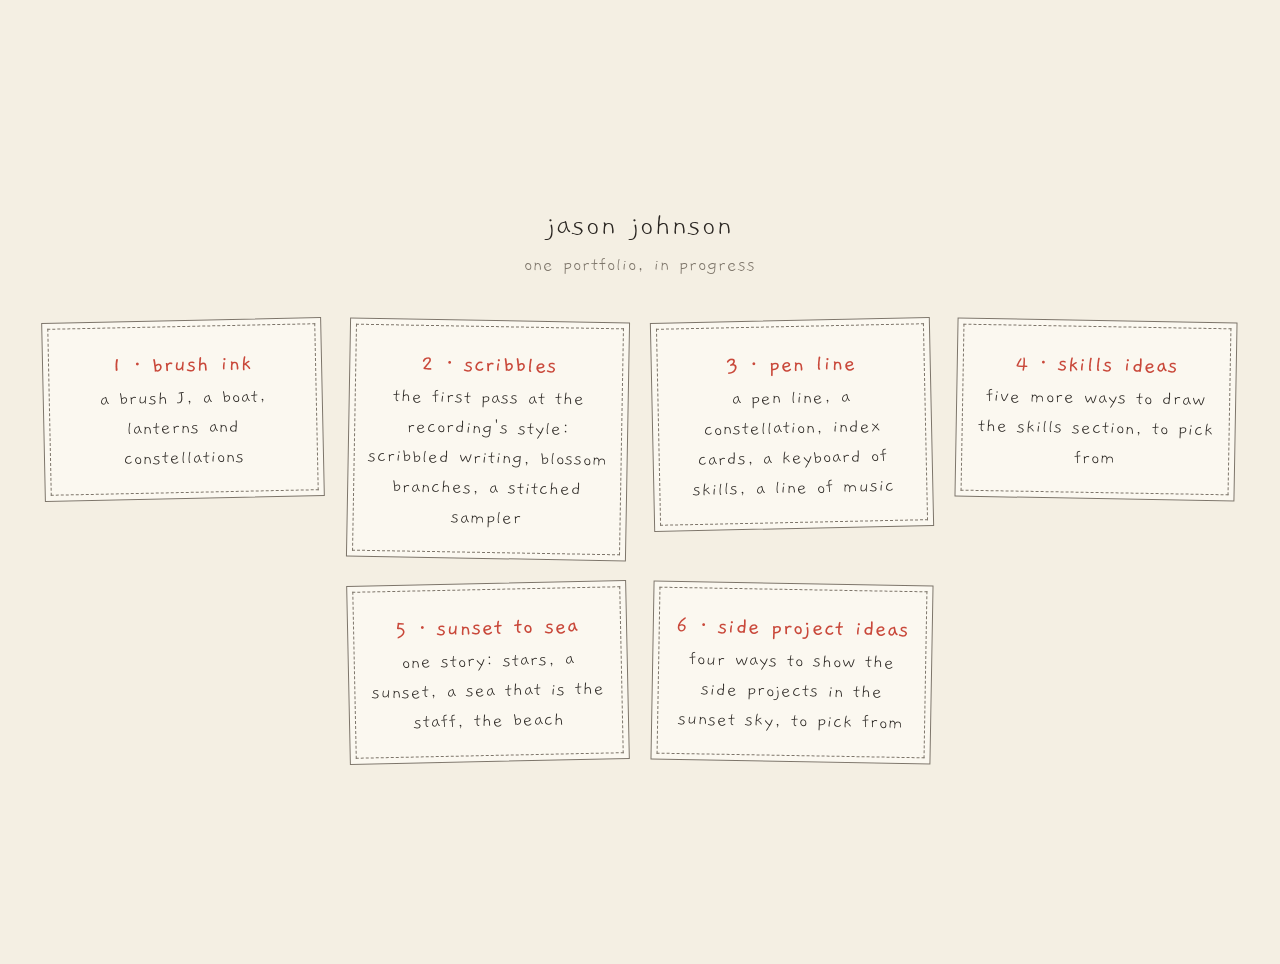
==== all/index.html @ e185bf51 "Make sunset to sea the site at the root address The root page is now the portfolio itself, with no v" ====
<!doctype html>
<html lang="en">
<head>
  <meta charset="utf-8">
  <meta name="viewport" content="width=device-width, initial-scale=1">
  <title>Jason Johnson — portfolio</title>
  <meta name="description" content="Jason Johnson — full stack developer. Three hand-drawn versions of the same portfolio.">
  <link rel="preconnect" href="https://fonts.googleapis.com">
  <link rel="preconnect" href="https://fonts.gstatic.com" crossorigin>
  <link href="https://fonts.googleapis.com/css2?family=Gaegu:wght@300;400&display=swap" rel="stylesheet">
  <style>
    body { margin: 0; min-height: 100svh; display: grid; place-content: center; gap: 2.5rem; padding: 2rem 1.25rem; background: #f4efe3; color: #2a2622; font: 300 1.25rem/1.5 "Gaegu", "Comic Sans MS", cursive; letter-spacing: .05em; text-align: center; }
    h1 { font-weight: 300; font-size: 2rem; margin: 0; }
    p { margin: 0; color: #7d756a; }
    ul { list-style: none; margin: 0; padding: 0; display: flex; flex-wrap: wrap; justify-content: center; gap: 1.5rem; }
    a { display: block; width: 15rem; padding: 1.6rem 1.2rem; color: inherit; text-decoration: none; background: #fbf8f0; border: 1px solid #7d756a; outline: 1px dashed #7d756a; outline-offset: -7px; transition: transform .25s ease; }
    li:nth-child(odd) a { transform: rotate(-1.2deg); } li:nth-child(even) a { transform: rotate(1deg); }
    a:hover, a:focus-visible { transform: rotate(0) translateY(-3px); }
    strong { display: block; font-weight: 400; font-size: 1.5rem; color: #c9483a; }
  </style>
</head>
<body>
  <div>
    <h1>jason johnson</h1>
    <p>one portfolio, in progress</p>
  </div>
  <ul>
    <li><a href="../ink/"><strong>1 · brush ink</strong>a brush J, a boat, lanterns and constellations</a></li>
    <li><a href="../scribble/"><strong>2 · scribbles</strong>the first pass at the recording's style: scribbled writing, blossom branches, a stitched sampler</a></li>
    <li><a href="../thread/"><strong>3 · pen line</strong>a pen line, a constellation, index cards, a keyboard of skills, a line of music</a></li>
    <li><a href="../skills/"><strong>4 · skills ideas</strong>five more ways to draw the skills section, to pick from</a></li>
    <li><a href="../"><strong>5 · sunset to sea</strong>one story: stars, a sunset, a sea that is the staff, the beach</a></li>
    <li><a href="../side/"><strong>6 · side project ideas</strong>four ways to show the side projects in the sunset sky, to pick from</a></li>
  </ul>
</body>
</html>
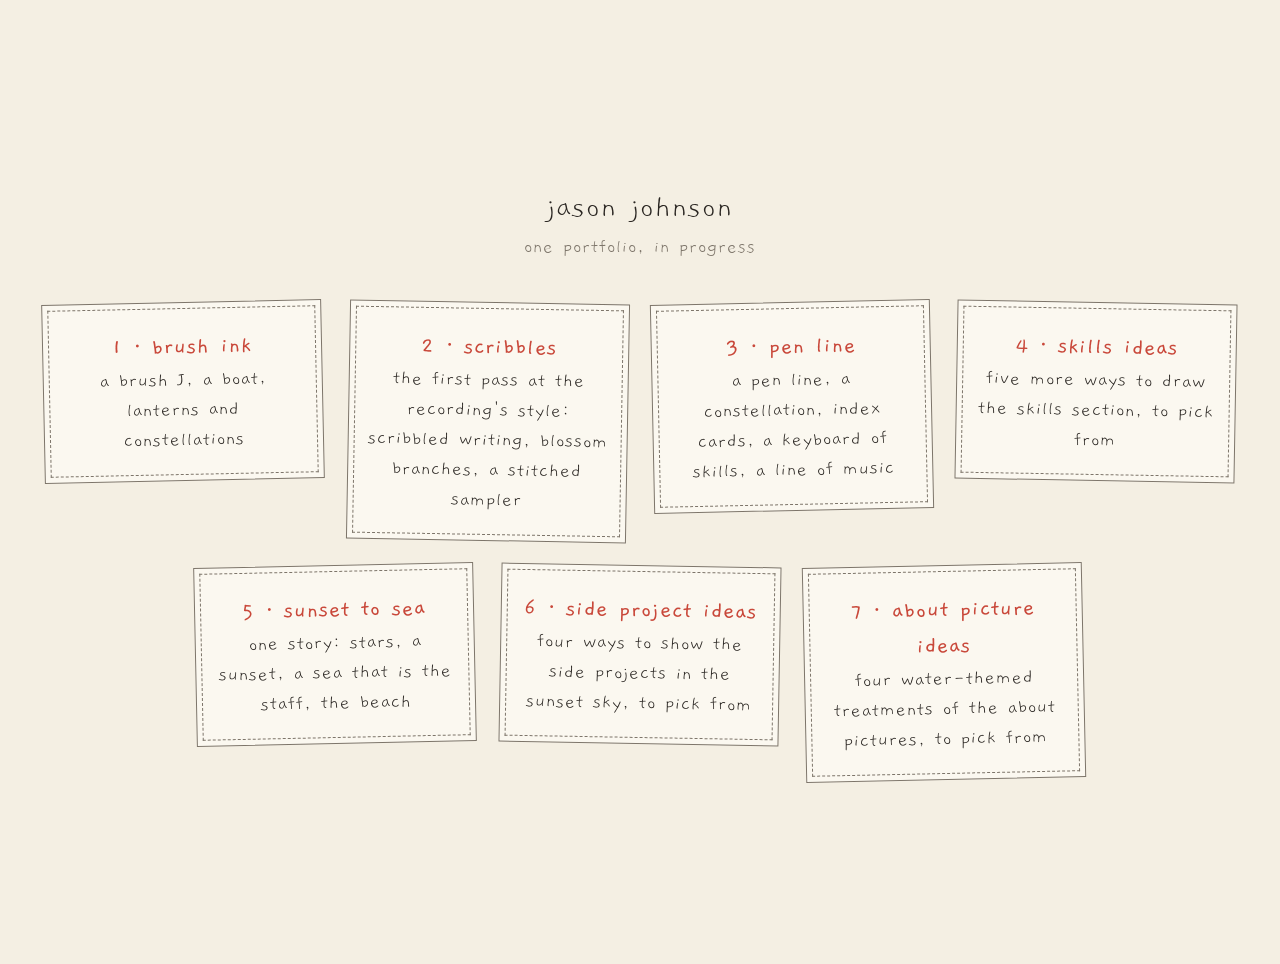
==== commit 071afaf3: "Add water-themed ideas for the about pictures An unlinked page showing the four pastime drawings as " ====
--- a/all/index.html
+++ b/all/index.html
@@ -31,6 +31,7 @@
     <li><a href="../skills/"><strong>4 · skills ideas</strong>five more ways to draw the skills section, to pick from</a></li>
     <li><a href="../"><strong>5 · sunset to sea</strong>one story: stars, a sunset, a sea that is the staff, the beach</a></li>
     <li><a href="../side/"><strong>6 · side project ideas</strong>four ways to show the side projects in the sunset sky, to pick from</a></li>
+    <li><a href="../about-ideas/"><strong>7 · about picture ideas</strong>four water-themed treatments of the about pictures, to pick from</a></li>
   </ul>
 </body>
 </html>
